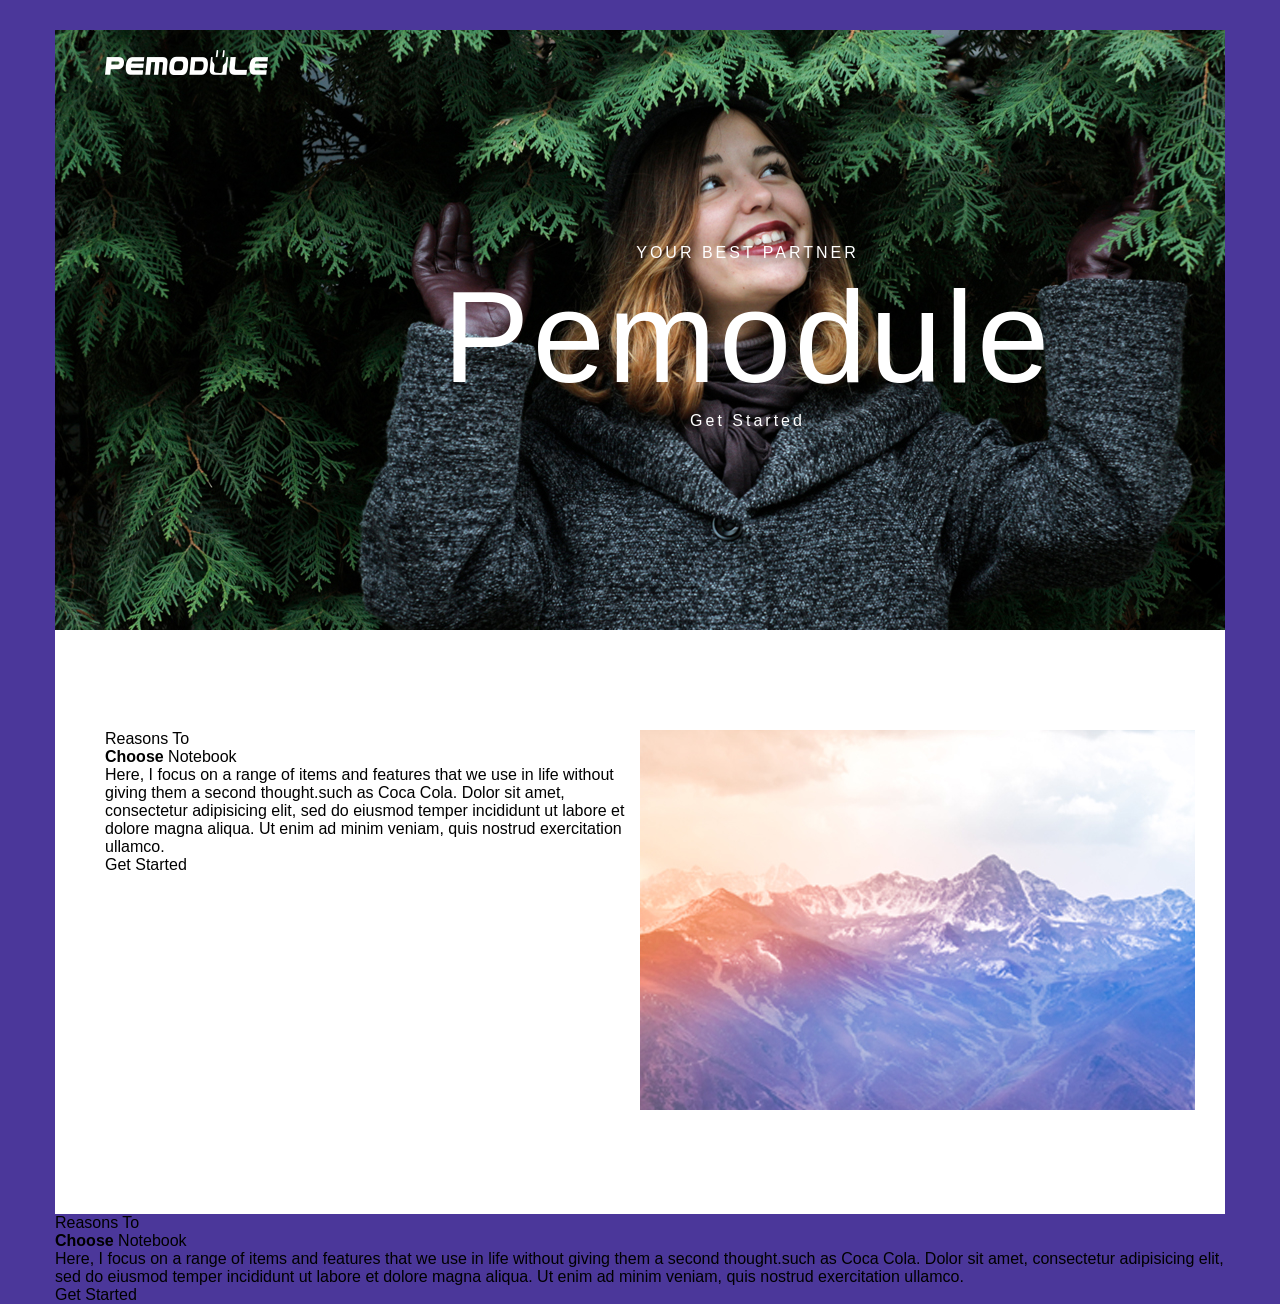
==== index.html @ b4452426 "it's me" ====
<!DOCTYPE html>
<html>
    <head>
        <title>Pemodule</title>
        <link rel="stylesheet" href="style.css">
    </head>

    <body>
        <div class="container">
            <div class="first_section">
                <div class="logo_area"><img src="images/logo.png" alt=""></div>
                <div class="text_area">
                    <p>YOUR BEST PARTNER</p>
                    <p id="pemodule">Pemodule</p>
                    <p>Get Started</p>
                </div>                
            </div>

            <div class="second_section">
                <div class="left_section">
                    <p>Reasons To <br> <strong>Choose</strong> Notebook</p>
                    <p>Here, I focus on a range of items and features that we use in life without giving them a second thought.such as Coca Cola. Dolor sit amet, consectetur adipisicing elit, sed do eiusmod temper incididunt ut labore et dolore magna aliqua. Ut enim ad minim veniam, quis nostrud exercitation ullamco.</p>
                    <p>Get Started</p>
                </div>

                <div class="right_section">
                    <img src="images/himalaya.jpg" alt="">
                </div>
            </div>

            <div class="third_section">
                <p>Reasons To <br> <strong>Choose</strong> Notebook</p>
                <p>Here, I focus on a range of items and features that we use in life without giving them a second thought.such as Coca Cola. Dolor sit amet, consectetur adipisicing elit, sed do eiusmod temper incididunt ut labore et dolore magna aliqua. Ut enim ad minim veniam, quis nostrud exercitation ullamco.</p>
                <p>Get Started</p>
            </div>
        </div>
    </body>
</html>
---- style.css ----
*{
    margin: 0;
    padding: 0;
    box-sizing: border-box;
}

body{
    background-color: #4B379A;
}

.container {
	width: 1170px;
	margin: 0 auto;
	margin-top: 30px;
    font-family: sans-serif;
}

.first_section{
    background-image: url('images/header-bg.jpg');
    width: 1170px;
    height: 600px;
    color: white;
}

.logo_area {
	padding-left: 50px;
	padding-top: 20px;
}

.text_area {
	text-align: center;
	padding-top: 165px;
	padding-left: 215px;
    letter-spacing: 3px;
}

#pemodule {
	font-size: 130px;
}

.second_section{
    background-color: white;
    padding: 100px 0px;
}

.left_section{
    width: 50%;
    float: left;
    padding-left: 50px;    
}
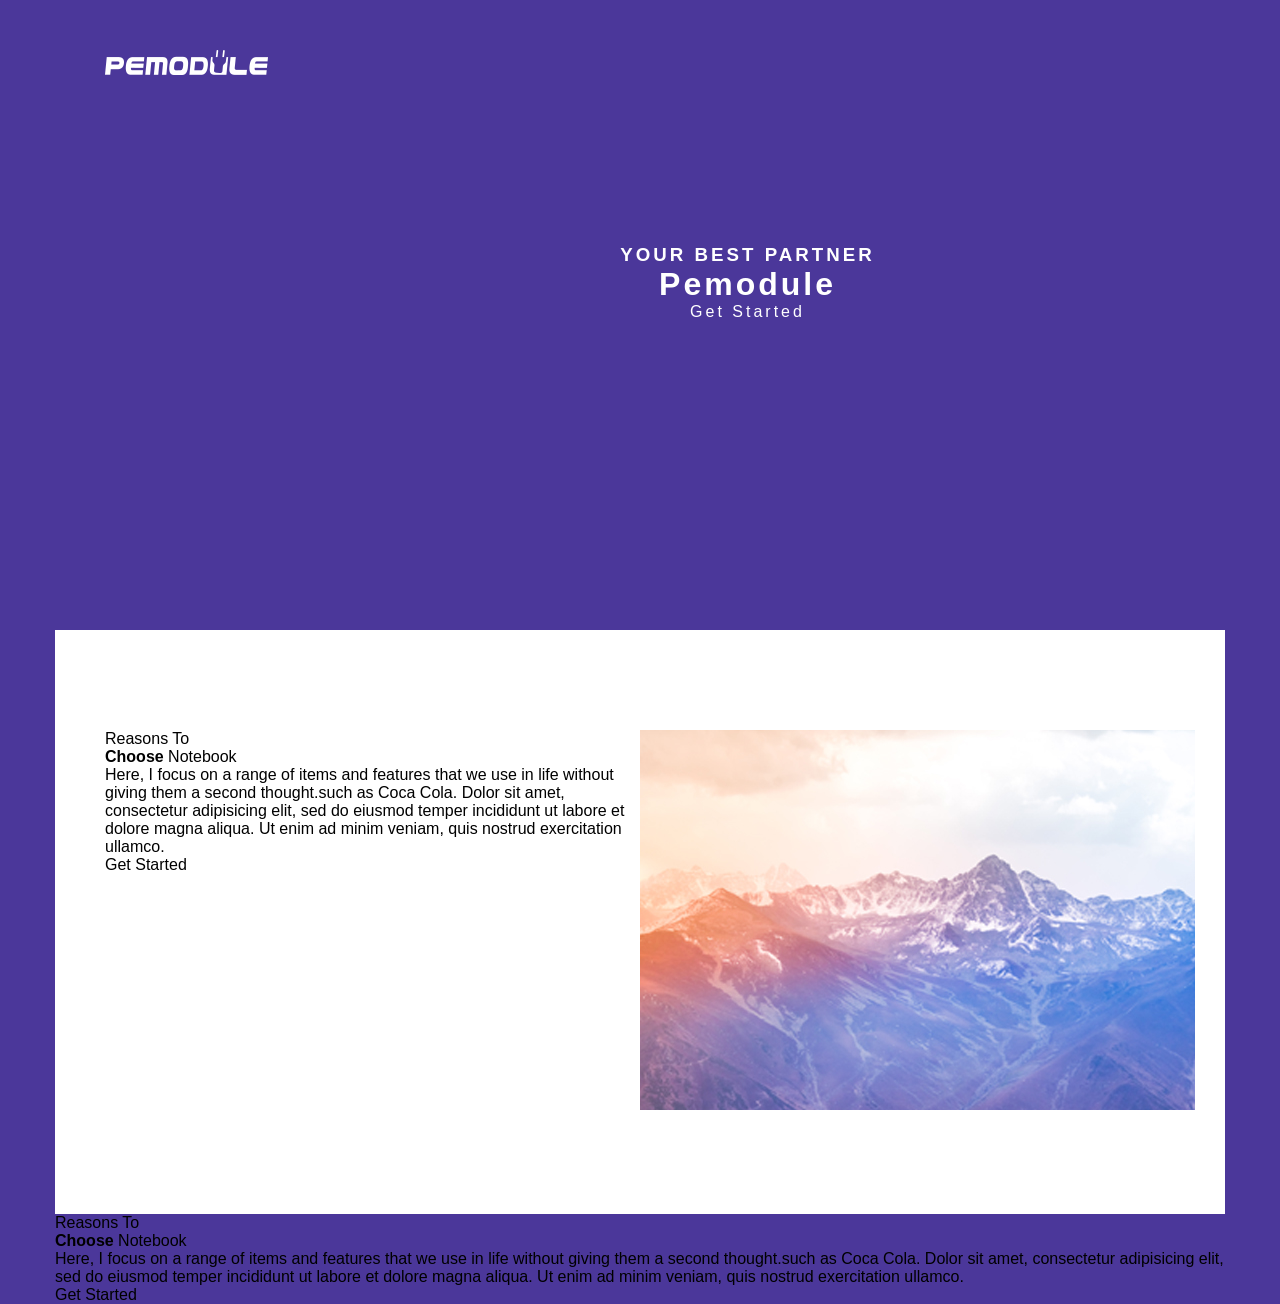
==== commit e5157572: "changed" ====
--- a/index.html
+++ b/index.html
@@ -2,17 +2,20 @@
 <html>
     <head>
         <title>Pemodule</title>
-        <link rel="stylesheet" href="style.css">
+        <link rel="stylesheet" href="assets/css/style.css">
     </head>
 
     <body>
         <div class="container">
             <div class="first_section">
-                <div class="logo_area"><img src="images/logo.png" alt=""></div>
+                <div class="logo_area">
+                    <img src="images/logo.png" alt="">
+                </div>
+
                 <div class="text_area">
-                    <p>YOUR BEST PARTNER</p>
-                    <p id="pemodule">Pemodule</p>
-                    <p>Get Started</p>
+                    <h3>YOUR BEST PARTNER</h3>
+                    <h1>Pemodule</h1>
+                    <a>Get Started</a>
                 </div>                
             </div>
 
--- a/assets/css/style.css
+++ b/assets/css/style.css
@@ -0,0 +1,51 @@
+*{
+    margin: 0;
+    padding: 0;
+    box-sizing: border-box;
+}
+
+body{
+    background-color: #4B379A;
+}
+
+.container {
+	width: 1170px;
+	margin: 0 auto;
+	margin-top: 30px;
+    font-family: sans-serif;
+}
+
+.first_section{
+    background-image: url('images/header-bg.jpg');
+    width: 1170px;
+    height: 600px;
+    color: white;
+}
+
+.logo_area {
+	padding-left: 50px;
+	padding-top: 20px;
+}
+
+.text_area {
+	text-align: center;
+	padding-top: 165px;
+	padding-left: 215px;
+    letter-spacing: 3px;
+}
+
+#pemodule {
+	font-size: 130px;
+}
+
+.second_section{
+    background-color: white;
+    padding: 100px 0px;
+}
+
+.left_section{
+    width: 50%;
+    float: left;
+    padding-left: 50px;    
+}
+
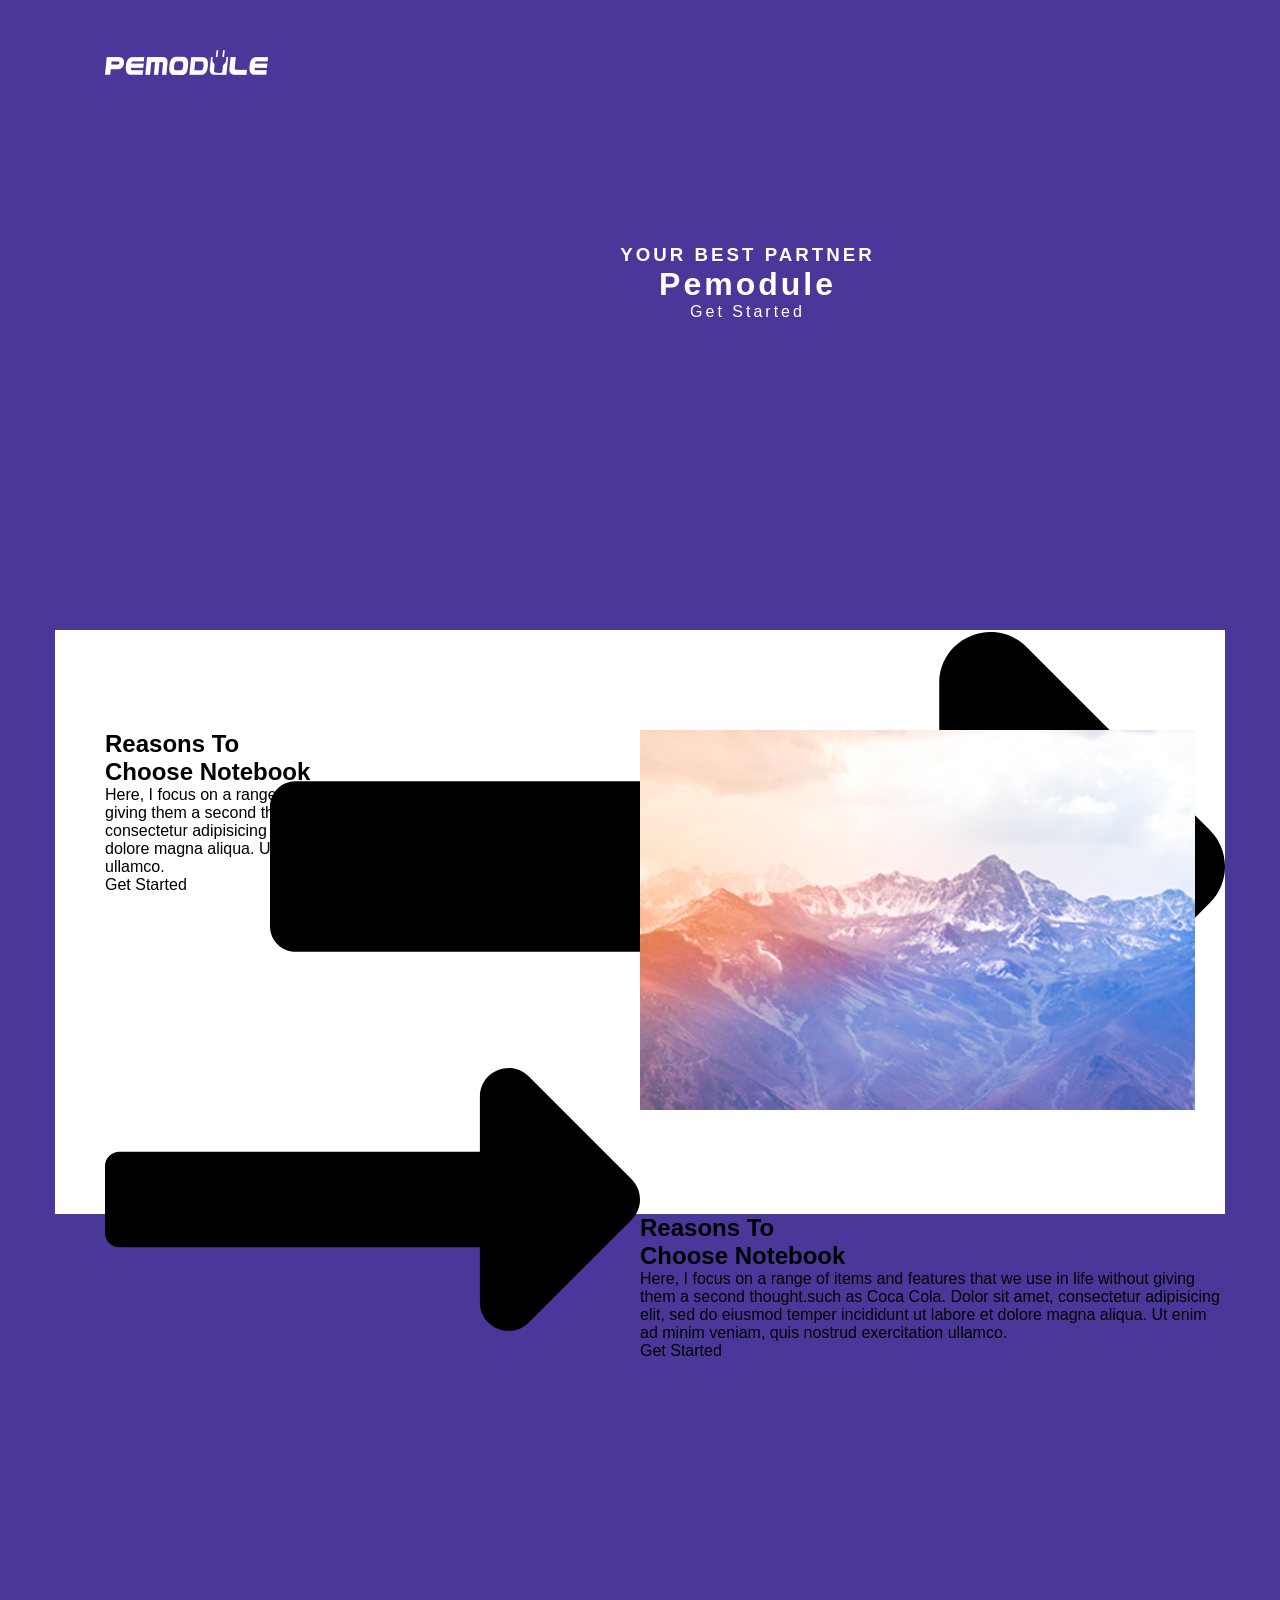
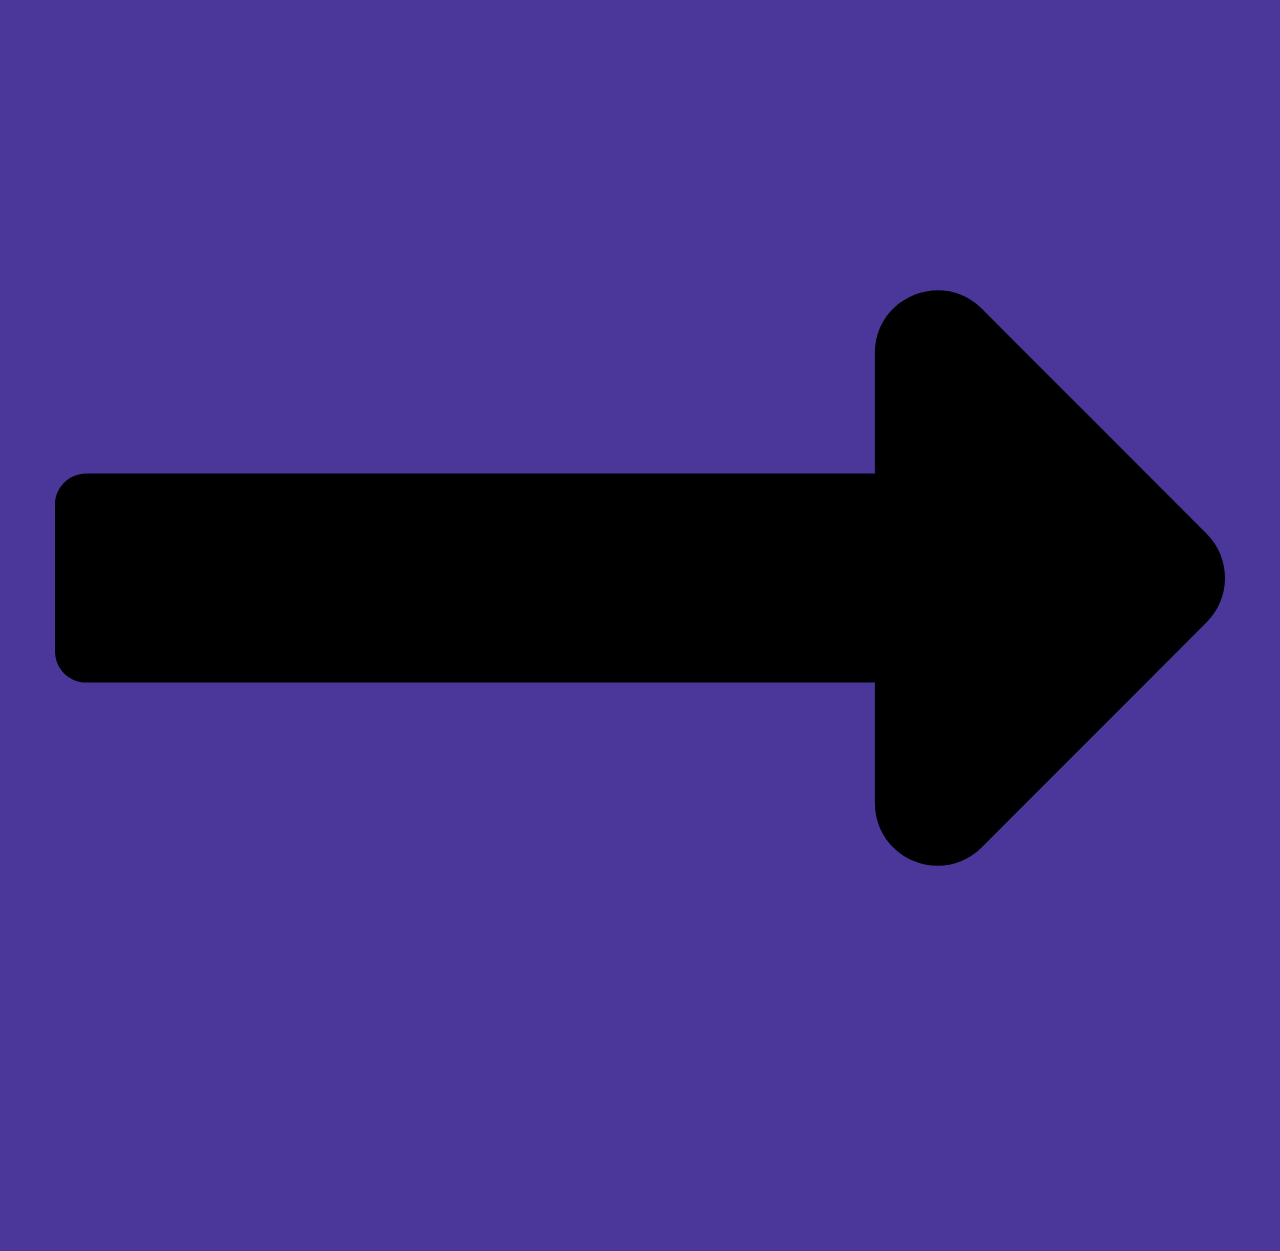
==== commit 7aec7e71: "updated" ====
--- a/index.html
+++ b/index.html
@@ -9,32 +9,32 @@
         <div class="container">
             <div class="first_section">
                 <div class="logo_area">
-                    <img src="images/logo.png" alt="">
+                    <a href=""><img src="assets/images/logo.png" alt=""></a>
                 </div>
 
                 <div class="text_area">
                     <h3>YOUR BEST PARTNER</h3>
                     <h1>Pemodule</h1>
-                    <a>Get Started</a>
+                    <a>Get Started <img src="assets/svg/long-arrow-alt-right-solid.svg" alt=""></a>
                 </div>                
             </div>
 
             <div class="second_section">
                 <div class="left_section">
-                    <p>Reasons To <br> <strong>Choose</strong> Notebook</p>
+                    <h2>Reasons To <br> <strong>Choose</strong> Notebook</h2>
                     <p>Here, I focus on a range of items and features that we use in life without giving them a second thought.such as Coca Cola. Dolor sit amet, consectetur adipisicing elit, sed do eiusmod temper incididunt ut labore et dolore magna aliqua. Ut enim ad minim veniam, quis nostrud exercitation ullamco.</p>
-                    <p>Get Started</p>
+                    <a>Get Started <img src="assets/svg/long-arrow-alt-right-solid.svg" alt=""></a>
                 </div>
 
                 <div class="right_section">
-                    <img src="images/himalaya.jpg" alt="">
+                    <img src="assets/images/himalaya.jpg" alt="">
                 </div>
             </div>
 
             <div class="third_section">
-                <p>Reasons To <br> <strong>Choose</strong> Notebook</p>
+                <h2>Reasons To <br> <strong>Choose</strong> Notebook</h2>
                 <p>Here, I focus on a range of items and features that we use in life without giving them a second thought.such as Coca Cola. Dolor sit amet, consectetur adipisicing elit, sed do eiusmod temper incididunt ut labore et dolore magna aliqua. Ut enim ad minim veniam, quis nostrud exercitation ullamco.</p>
-                <p>Get Started</p>
+                <a>Get Started <img src="assets/svg/long-arrow-alt-right-solid.svg" alt=""></a>
             </div>
         </div>
     </body>
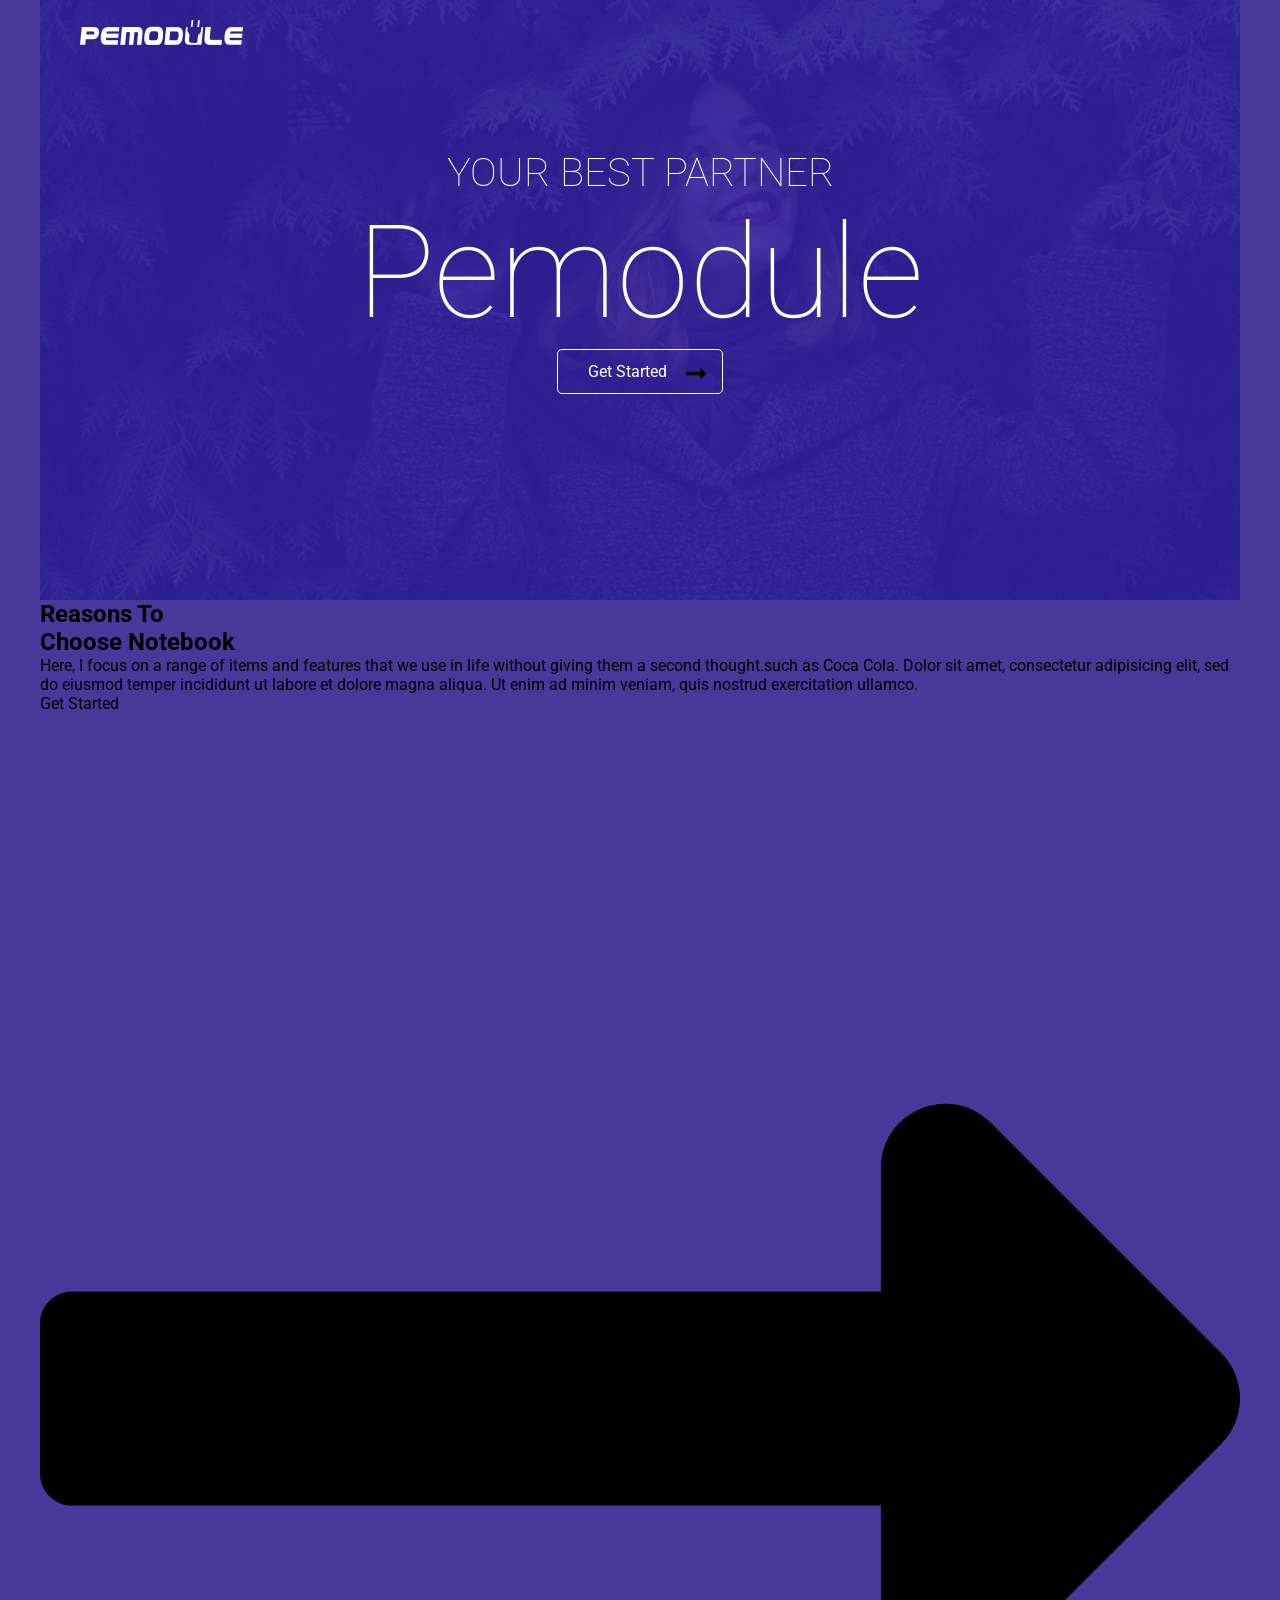
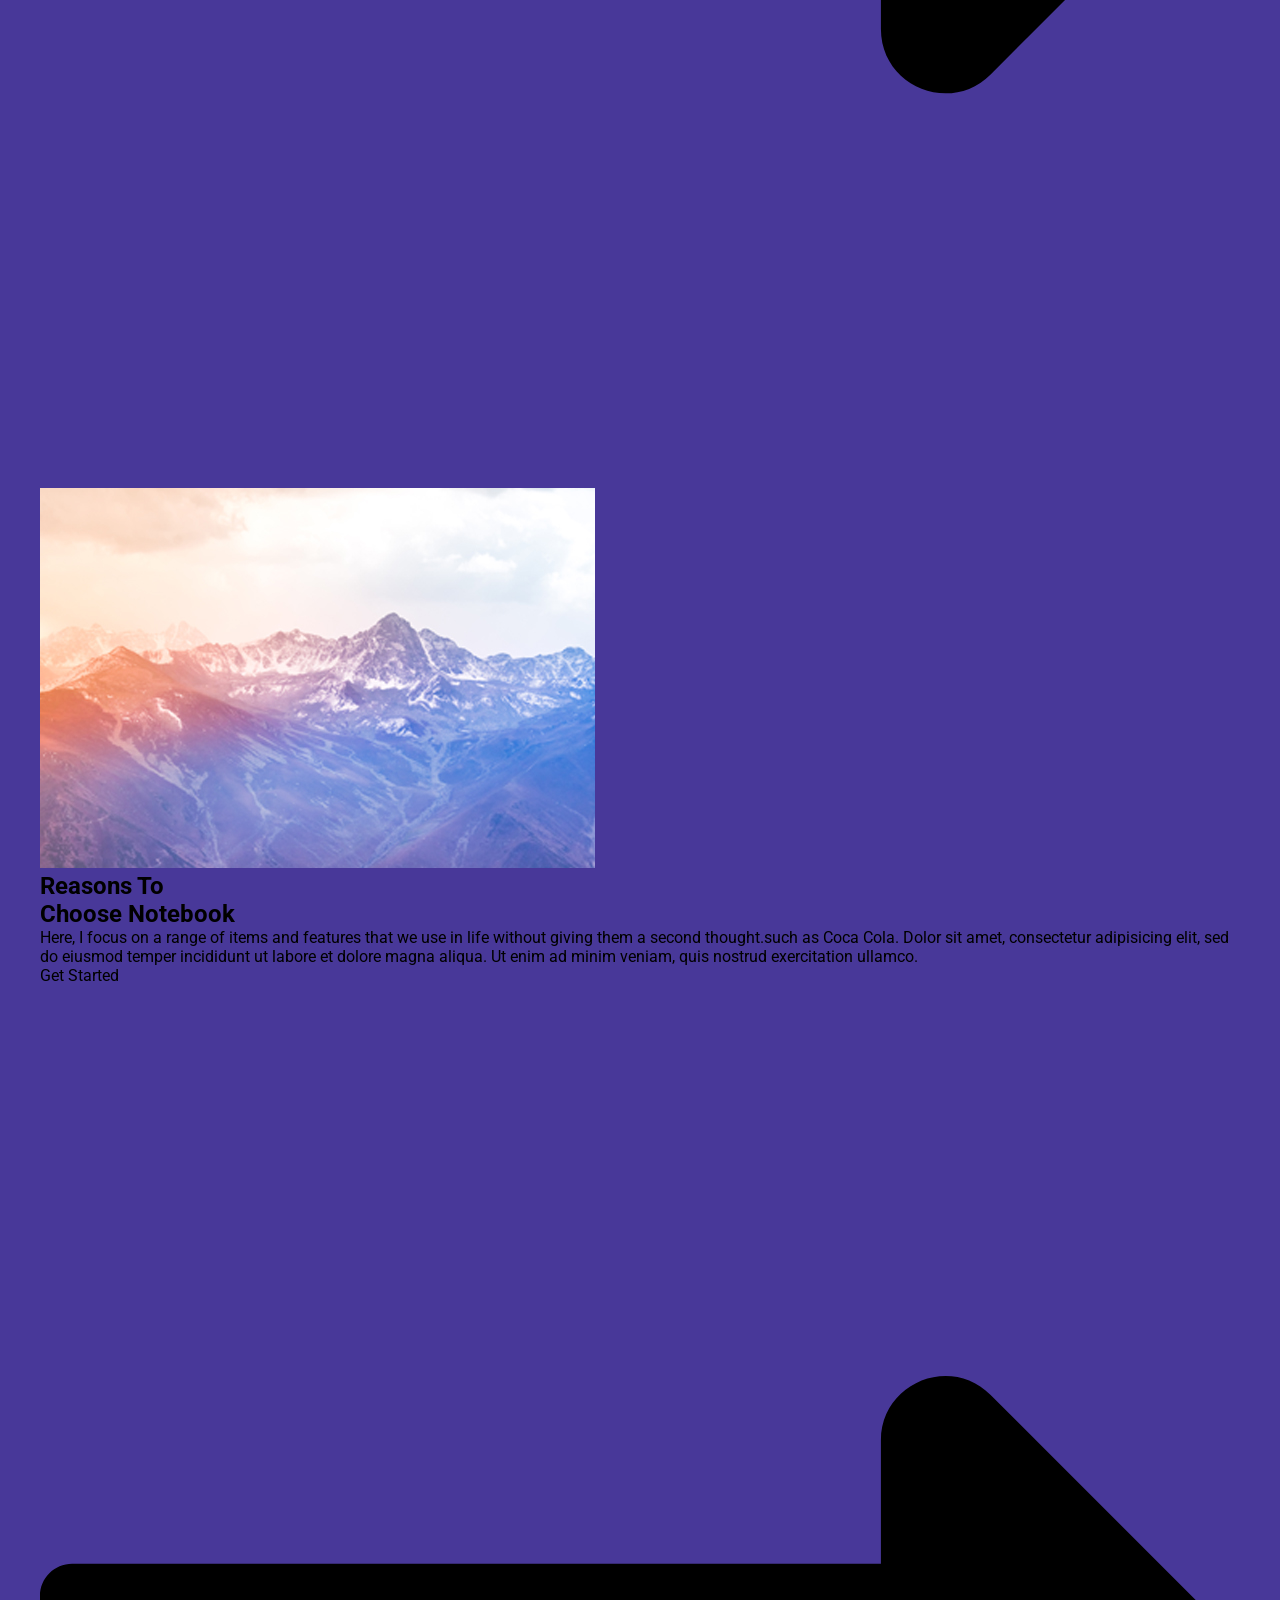
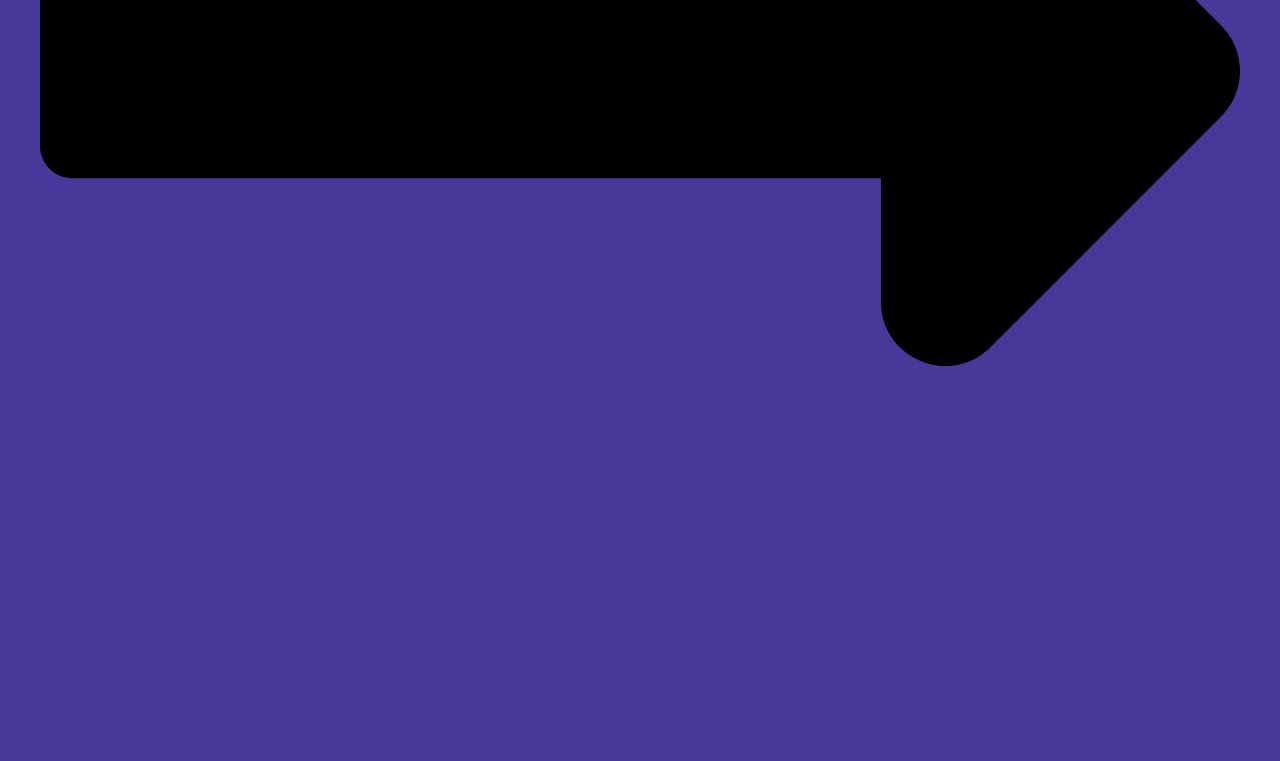
==== commit ca50c3b2: "updated" ====
--- a/index.html
+++ b/index.html
@@ -15,7 +15,7 @@
                 <div class="text_area">
                     <h3>YOUR BEST PARTNER</h3>
                     <h1>Pemodule</h1>
-                    <a>Get Started <img src="assets/svg/long-arrow-alt-right-solid.svg" alt=""></a>
+                    <a class="bordered_button">Get Started <img src="assets/svg/long-arrow-alt-right-solid.svg" alt=""></a>
                 </div>                
             </div>
 
--- a/assets/css/style.css
+++ b/assets/css/style.css
@@ -1,3 +1,5 @@
+@import url('https://fonts.googleapis.com/css2?family=Roboto:wght@100;400;700&display=swap');
+
 *{
     margin: 0;
     padding: 0;
@@ -5,47 +7,66 @@
 }
 
 body{
-    background-color: #4B379A;
+    background-color: #483899;
+    font-family: 'Roboto', sans-serif;
 }
 
-.container {
-	width: 1170px;
-	margin: 0 auto;
-	margin-top: 30px;
-    font-family: sans-serif;
+.container{
+    margin: 0 auto;
+    max-width: 1200px;
 }
 
 .first_section{
-    background-image: url('images/header-bg.jpg');
-    width: 1170px;
+    background-image: url('../images/header-bg.jpg');
+    max-width: 1200px;
     height: 600px;
     color: white;
+    position: relative;
+    z-index: 1;
 }
 
-.logo_area {
-	padding-left: 50px;
-	padding-top: 20px;
+.first_section:after{
+    position: absolute;
+    left: 0;
+    top: 0;
+    height: 100%;
+    width: 100%;
+    content: "";
+    background: #32229f;
+    opacity: .9;
+    z-index: -1;
 }
 
-.text_area {
-	text-align: center;
-	padding-top: 165px;
-	padding-left: 215px;
-    letter-spacing: 3px;
+.logo_area{
+    margin-left: 40px;
+    padding-top: 20px;
 }
 
-#pemodule {
-	font-size: 130px;
-}
-
-.second_section{
-    background-color: white;
+.text_area{
+    text-align: center;
     padding: 100px 0px;
 }
 
-.left_section{
-    width: 50%;
-    float: left;
-    padding-left: 50px;    
+.text_area h3{
+    font-size: 40px;
+    font-weight: 100;
 }
 
+.text_area h1{
+    font-size: 130px;
+    font-weight: 100;
+}
+
+a.bordered_button{
+    display: inline-block;
+    border: 1px solid #fff;
+    border-radius: 5px;
+    padding: 12px 55px 12px 30px;
+    position: relative;
+}
+
+a.bordered_button img{
+    max-width: 20px;
+    position: absolute;
+    right: 16px;
+}
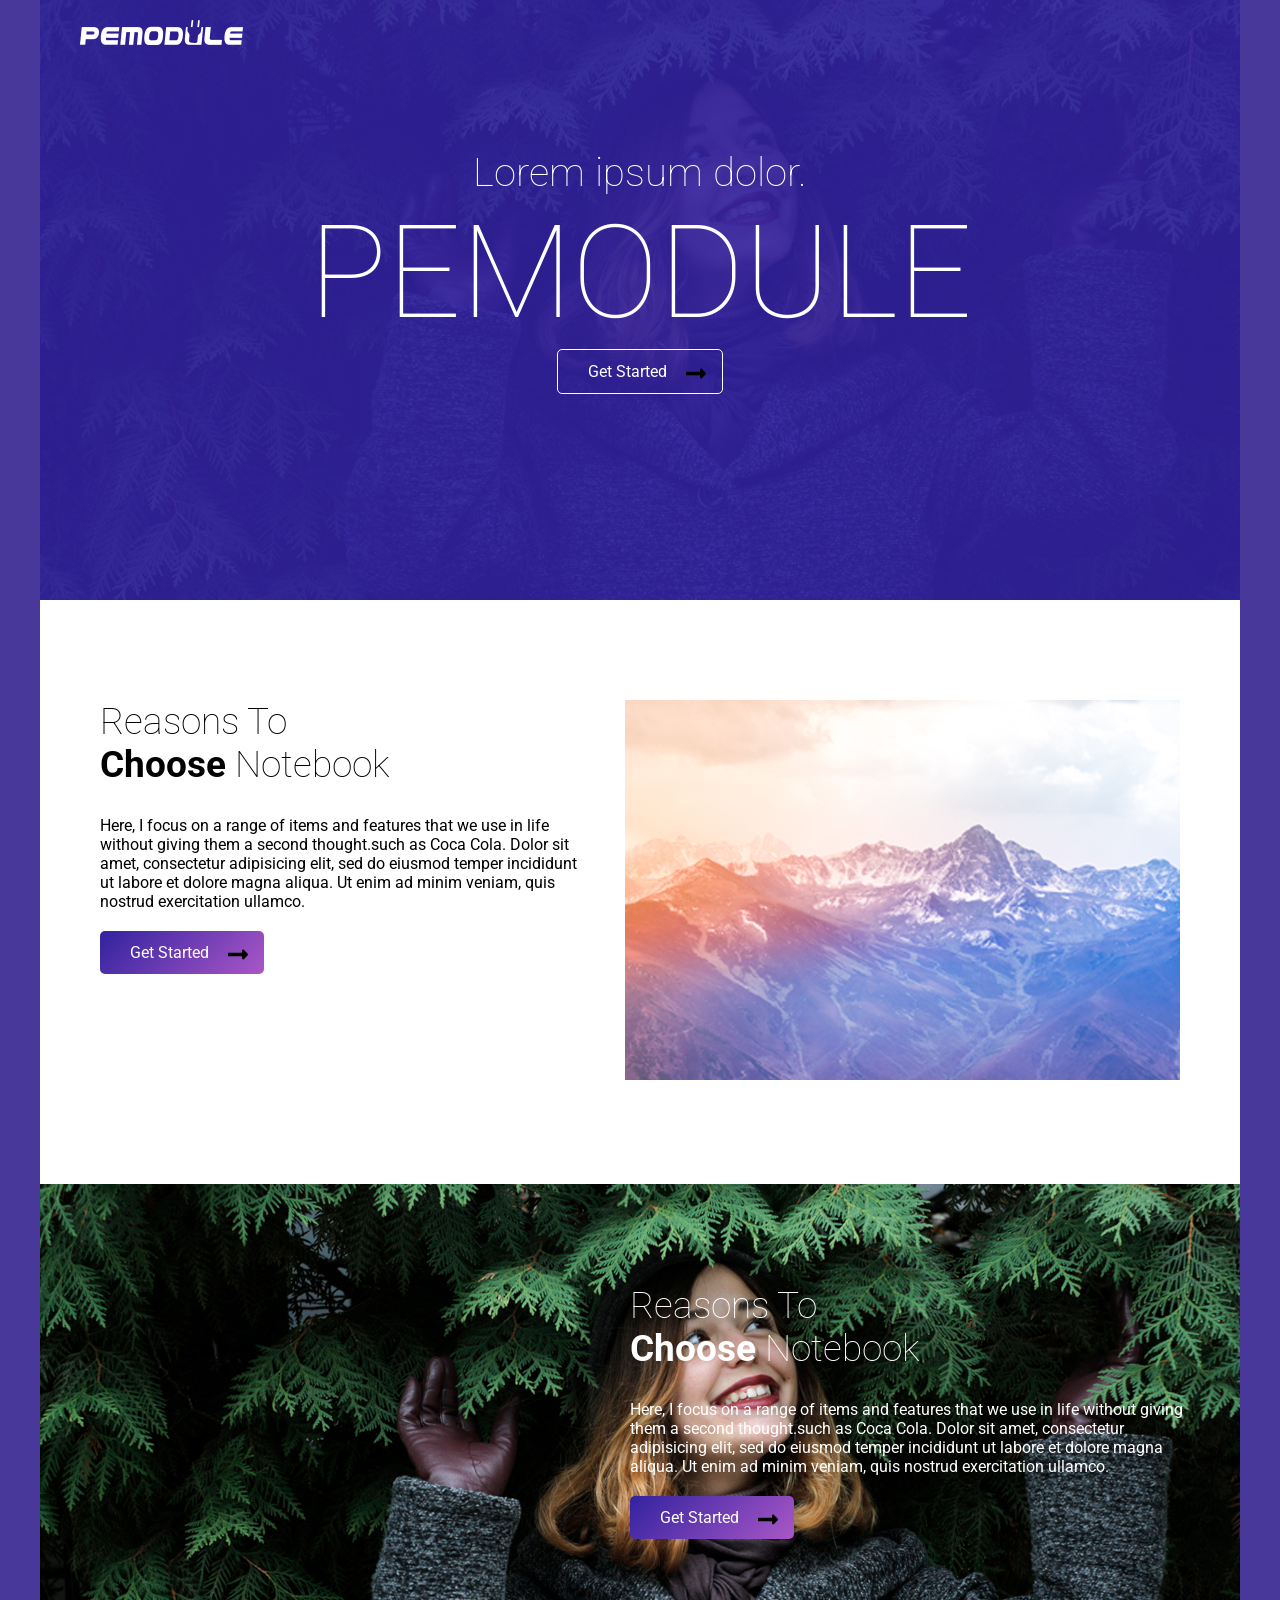
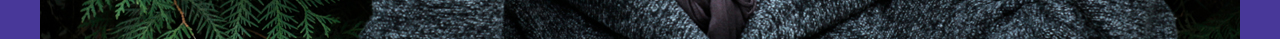
==== commit dfe59989: "update" ====
--- a/index.html
+++ b/index.html
@@ -13,9 +13,9 @@
                 </div>
 
                 <div class="text_area">
-                    <h3>YOUR BEST PARTNER</h3>
-                    <h1>Pemodule</h1>
-                    <a class="bordered_button">Get Started <img src="assets/svg/long-arrow-alt-right-solid.svg" alt=""></a>
+                    <h3>Lorem ipsum dolor.</h3>
+                    <h1>PEMODULE</h1>
+                    <a href="" class="bordered_button">Get Started <img src="assets/svg/long-arrow-alt-right-solid.svg" alt=""></a>
                 </div>                
             </div>
 
@@ -23,7 +23,7 @@
                 <div class="left_section">
                     <h2>Reasons To <br> <strong>Choose</strong> Notebook</h2>
                     <p>Here, I focus on a range of items and features that we use in life without giving them a second thought.such as Coca Cola. Dolor sit amet, consectetur adipisicing elit, sed do eiusmod temper incididunt ut labore et dolore magna aliqua. Ut enim ad minim veniam, quis nostrud exercitation ullamco.</p>
-                    <a>Get Started <img src="assets/svg/long-arrow-alt-right-solid.svg" alt=""></a>
+                    <a href="" class="gradient_button">Get Started <img src="assets/svg/long-arrow-alt-right-solid.svg" alt=""></a>
                 </div>
 
                 <div class="right_section">
@@ -32,10 +32,12 @@
             </div>
 
             <div class="third_section">
-                <h2>Reasons To <br> <strong>Choose</strong> Notebook</h2>
-                <p>Here, I focus on a range of items and features that we use in life without giving them a second thought.such as Coca Cola. Dolor sit amet, consectetur adipisicing elit, sed do eiusmod temper incididunt ut labore et dolore magna aliqua. Ut enim ad minim veniam, quis nostrud exercitation ullamco.</p>
-                <a>Get Started <img src="assets/svg/long-arrow-alt-right-solid.svg" alt=""></a>
-            </div>
+                <div class="text_area_third_section"> 
+                    <h2>Reasons To <br> <strong>Choose</strong> Notebook</h2>
+                    <p>Here, I focus on a range of items and features that we use in life without giving them a second thought.such as Coca Cola. Dolor sit amet, consectetur adipisicing elit, sed do eiusmod temper incididunt ut labore et dolore magna aliqua. Ut enim ad minim veniam, quis nostrud exercitation ullamco.</p>
+                    <a href="" class="gradient_button">Get Started <img src="assets/svg/long-arrow-alt-right-solid.svg" alt=""></a>
+                </div>
+            </div>            
         </div>
     </body>
 </html>
--- a/assets/css/style.css
+++ b/assets/css/style.css
@@ -42,6 +42,10 @@
     padding-top: 20px;
 }
 
+a{
+    text-decoration: none;
+}
+
 .text_area{
     text-align: center;
     padding: 100px 0px;
@@ -63,10 +67,67 @@
     border-radius: 5px;
     padding: 12px 55px 12px 30px;
     position: relative;
+    color: #fff;
 }
 
 a.bordered_button img{
     max-width: 20px;
     position: absolute;
     right: 16px;
+}
+
+.second_section{
+    display: flex;
+    background-color: #fff;
+    padding: 100px 40px;
+}
+
+.left_section, .right_section{
+    margin-left: 20px;
+    margin-right: 20px;
+}
+
+.left_section h2 {
+	font-weight: 100;
+	font-size: 37px;
+	margin-bottom: 30px;
+}
+
+a.gradient_button{
+    display: inline-block;
+    border: 0px solid #fff;
+    border-radius: 5px;
+    padding: 12px 55px 12px 30px;
+    position: relative; 
+    background: linear-gradient(135deg,  #32229f 0%,#aa57c7 100%);
+    color: #fff ;
+}
+
+a.gradient_button img{
+    max-width: 20px;
+    position:absolute;
+    right: 16px;
+    fill: #fff
+}
+
+.gradient_button{
+    margin-top: 20px;
+}
+
+.third_section{
+    display: flex;
+    background-image: url('../images/header-bg.jpg');
+    padding: 100px 40px;
+}
+
+.text_area_third_section{
+    width: 50%;
+    margin-left: 550px;
+    color: #fff;
+}
+
+.text_area_third_section h2{
+    font-weight: 100;
+	font-size: 37px;
+	margin-bottom: 30px;
 }
